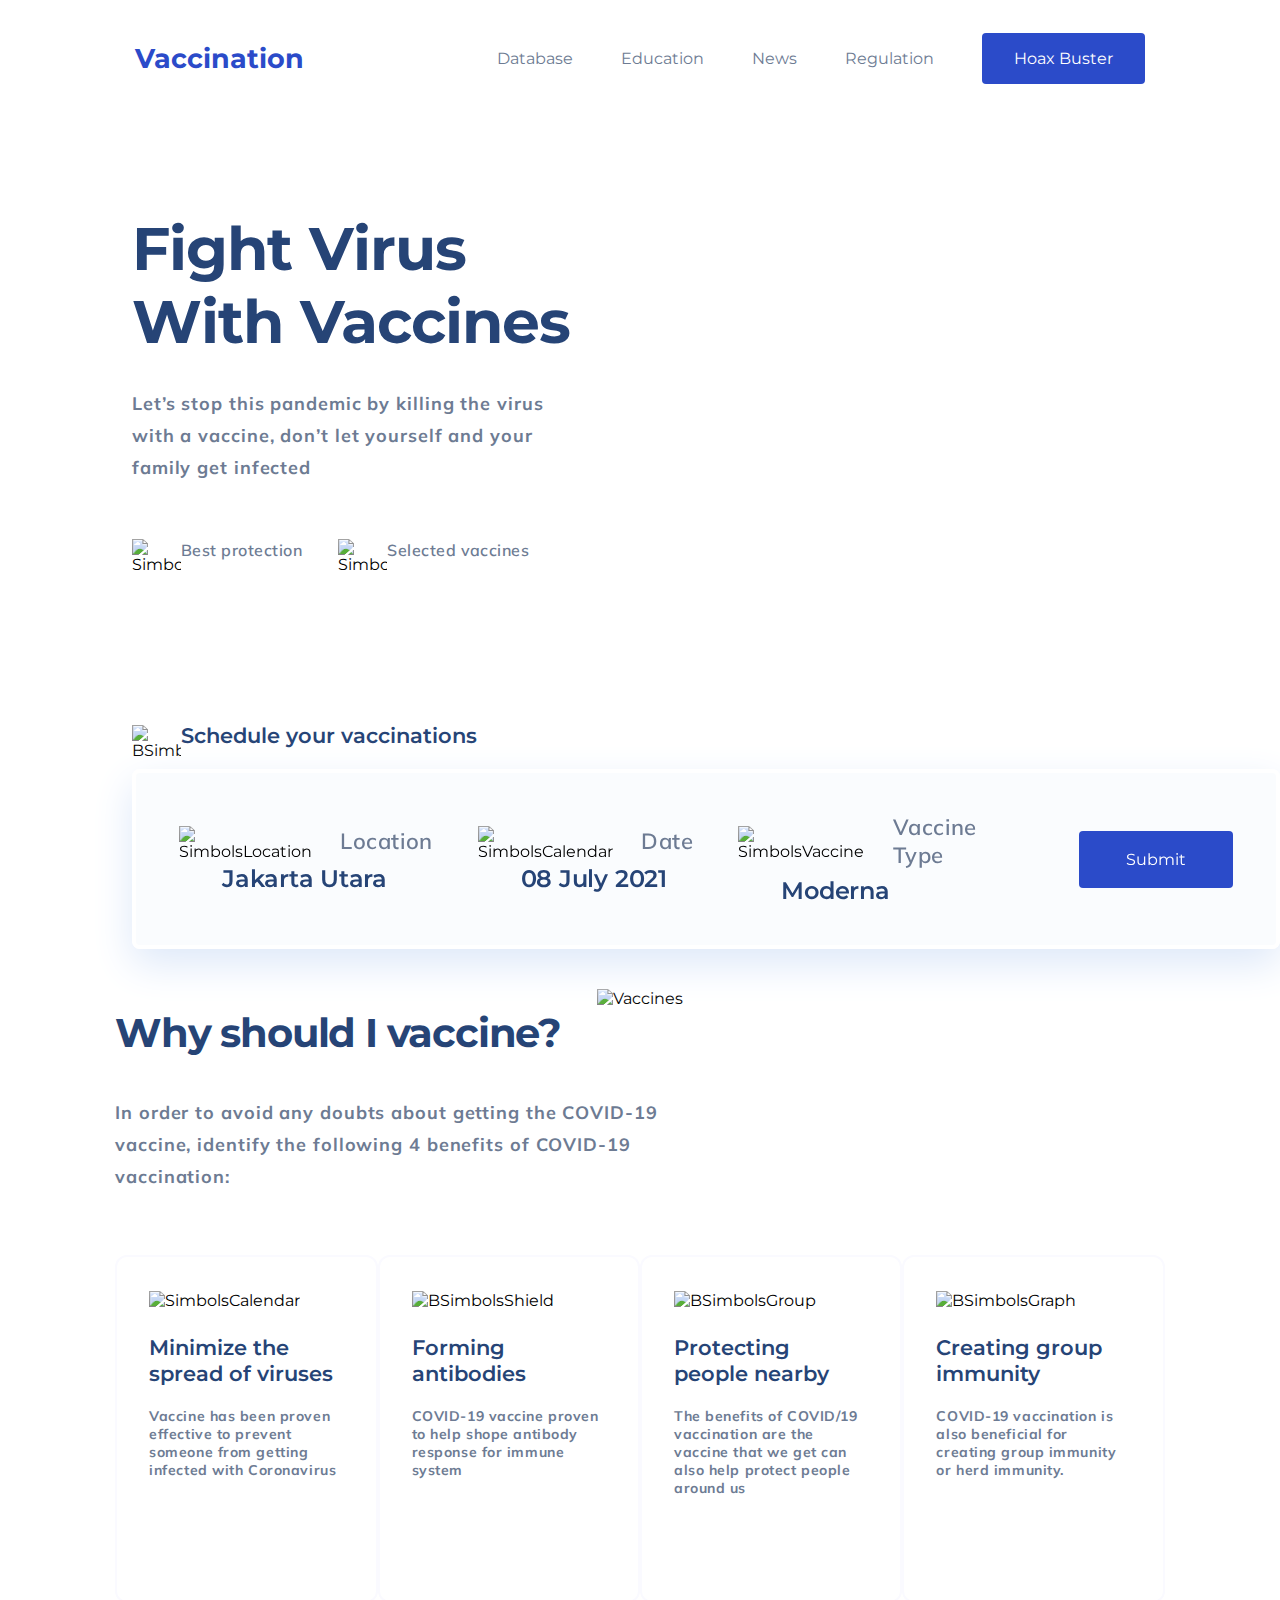
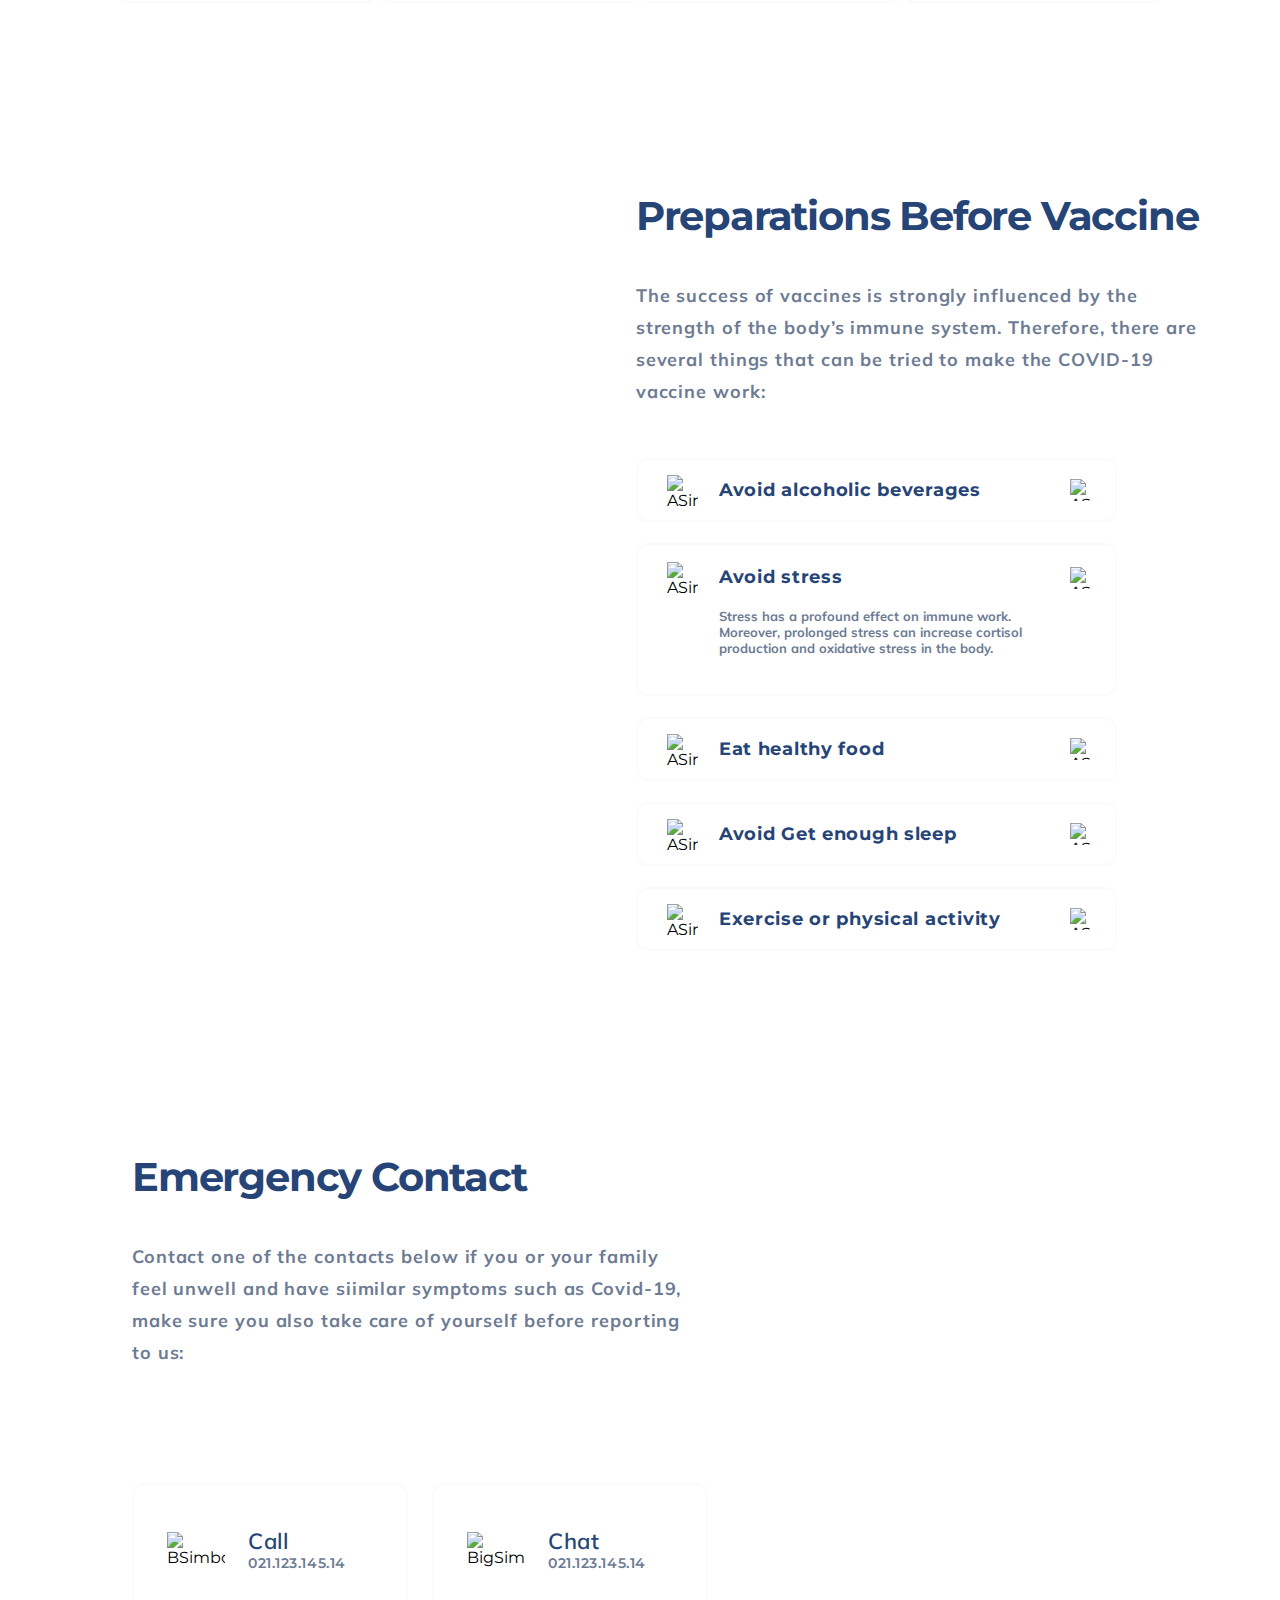
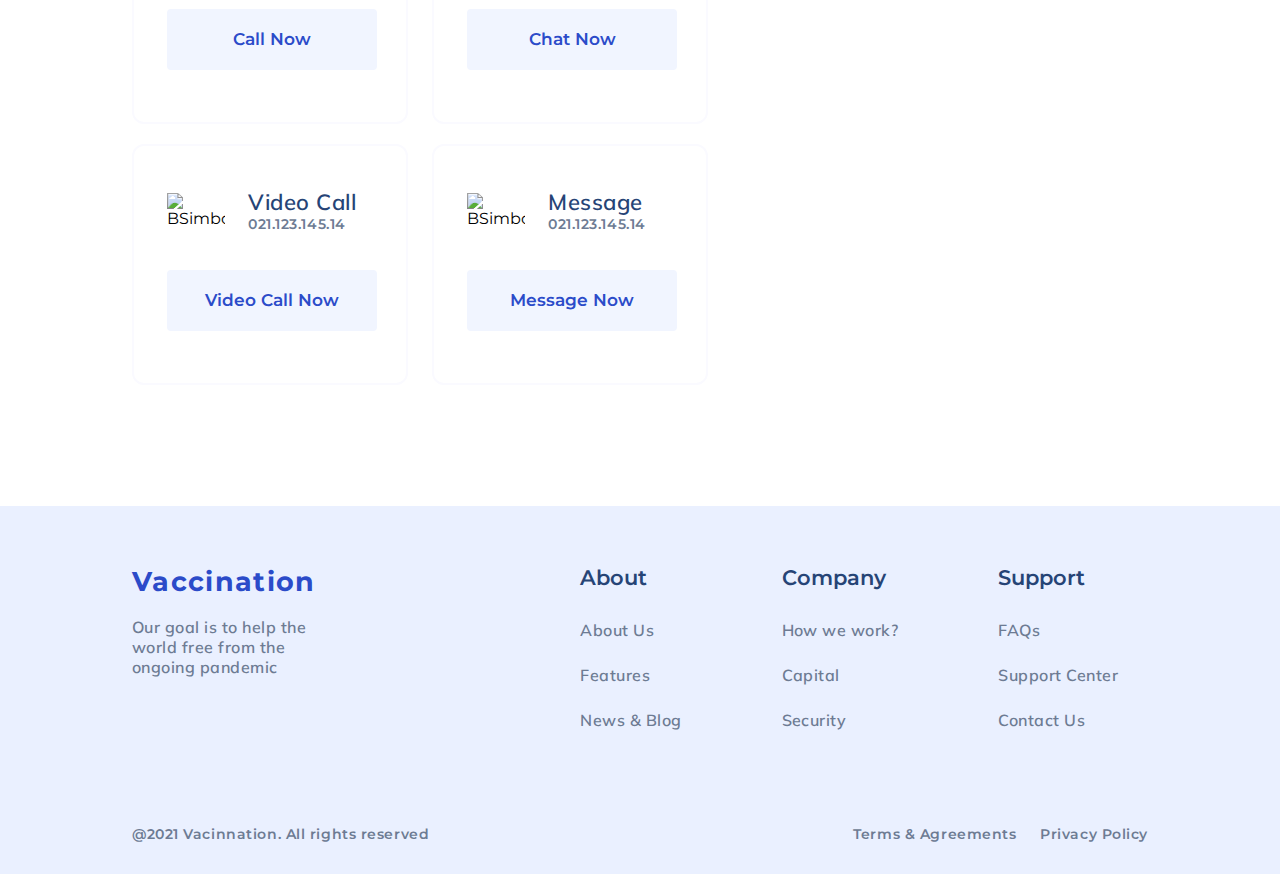
==== index.html @ e270044b "Rename practica-3/html/index.html to index.html" ====
<!DOCTYPE html>
<html lang="en">
<head>
    <meta charset="UTF-8">
    <meta http-equiv="X-UA-Compatible" content="IE=edge">
    <meta name="viewport" content="width=device-width, initial-scale=1.0">
    <link rel="preconnect" href="https://fonts.googleapis.com">
    <link rel="preconnect" href="https://fonts.gstatic.com" crossorigin>
    <link href="https://fonts.googleapis.com/css2?family=Montserrat:wght@600;700&family=Mulish:wght@600;700&display=swap" rel="stylesheet">
    <link rel="stylesheet" href="../css/stylesesuwu.css">
    <title>Vaccinate</title>
</head>
<body>
    <header>
        <nav>
            <div class="logo">Vaccination</div>
            <ul class="navlist">
                <li><a href="">Database</a></li>
                <li><a href="">Education</a></li>
                <li><a href="">News</a></li>
                <li><a href="">Regulation</a></li>
                <li><a href="" class="button">Hoax Buster</a></li>
            </ul>
        </nav>
    </header>
    <main>
        <!--row1 - padre1-->
        <div class="padre1">
            <div class="padre1-hijo1">
                <H1>Fight Virus
                    <br>
                    With Vaccines
                </H1>
                <p>Let’s stop this pandemic by killing the virus
                    <br>
                    with a vaccine, don’t let yourself and your
                    <br>
                    family get infected
                </p>
                <div class="container mt">
                    <div class="elements-container">
                        <img src="../img/SimbolsShield.png" alt="SimbolsShield" width="49px" class="icons">
                        <p class="element">
                            Best protection
                        </p>
                    </div>
                    <div class="elements-container">
                        <img src="../img/SimbolsStar.png" alt="SimbolsStar" width="49px" class="icons">
                        <p class="element">
                            Selected vaccines
                        </p>
                    </div>
                </div>
            </div>
            <!-- imagensota uwu -->
            <div class="padre1-hijo2">
            </div>
            <!-- Absoluto OWO-->
            <div class="padre1-hijo3">
                <div class="absoluto1">
                    <img src="../img/BSimbolsClock.png" alt="BSimbolsClock" class="icons" width="49px">
                    <h3>Schedule your vaccinations</h3>
                </div>
                <div class="absoluto2">
                    <div>
                        <div class="elements-absoluto">
                            <img src="../img/SimbolsLocation.png" alt="SimbolsLocation" height="31px">
                            <h5>Location</h5>
                        </div>
                        <p class="subtitles3m">
                            Jakarta Utara
                        </p>
                    </div>
                    <div>
                        <div class="elements-absoluto">
                            <img src="../img/SimbolsCalendar.png" alt="SimbolsCalendar" height="31px">
                            <h5>Date</h5>
                        </div>
                        <p class="subtitles3m">
                            08 July 2021
                        </p>
                    </div>
                    <div>
                        <div class="elements-absoluto">
                            <img src="../img/SimbolsVaccine.png" alt="SimbolsVaccine" height="31px">
                            <h5>Vaccine Type</h5>
                        </div>
                        <p class="subtitles3m">
                            Moderna
                        </p>
                    </div>
                    <div><a href=""class="button submit">Submit</a></div>
                </div>
            </div>
        </div>
        <!--row 2 - Vaccines-->
        <section>
            <div class="vaccines">
                <img src="../img/Vaccines.png" alt="Vaccines" width="1176px">
            </div>
        </section>
        <!--row 3 - padre2-->
        <section class="padre2 section">
            <div>
                <h2>Why should I vaccine?</h2>
                <p>In order to avoid any doubts about getting the COVID-19
                <br>
                vaccine, identify the following 4 benefits of COVID-19
                <br>
                vaccination:</p>
            </div>
            <div class="card-container">
                <div class="card">
                    <img src="../img/SimbolsCalendar.png" alt="SimbolsCalendar" width="58px">
                    <h3>
                        Minimize the
                        <br>
                        spread of viruses
                    </h3>
                    <p class="paragraph2">
                        Vaccine has been proven
                        effective to prevent someone
                        from getting infected with
                        Coronavirus
                    </p>
                </div>
                <div class="card">
                    <img src="../img/BSimbolsShield.png" alt="BSimbolsShield" width="58px"">
                    <h3>
                        Forming
                        <br>
                        antibodies
                    </h3>
                    <p class="paragraph2">
                        COVID-19 vaccine proven to
                        help shope antibody
                        response for immune system
                    </p>
                </div>
                <div class="card">
                    <img src="../img/BSimbolsGroup.png" alt="BSimbolsGroup" width="58px"">
                    <h3>
                        Protecting
                        <br>
                        people nearby
                    </h3>
                    <p class="paragraph2">
                        The benefits of COVID/19
                        vaccination are the vaccine
                        that we get can also help
                        protect people around us
                    </p>
                </div>
                <div class="card">
                    <img src="../img/BSimbolsGraph.png" alt="BSimbolsGraph" width="58px"">
                    <h3>
                        Creating group
                        <br>
                        immunity
                    </h3>
                    <p class="paragraph2">
                        COVID-19 vaccination is also
                        beneficial for creating group
                        immunity or herd immunity.
                    </p>
                </div>
            </div>
        </section>
        <section class="padre3">
            <div class="padre3-hijo1">
            </div>
            <div class="padre3-hijo2">
                <h2>Preparations Before Vaccine</h2>
                <p>The success of vaccines is strongly influenced by the
                    <br>
                    strength of the body’s immune system. Therefore, there are
                    <br>
                    several things that can be tried to make the COVID-19
                    <br>
                    vaccine work:
                </p>
                <div class="card--longtype">
                    <div>
                        <img src="../img/ASimbolsShieldX.png" alt="ASimbolsShieldX" width="31px" height="31px">
                        <h4>Avoid alcoholic beverages</h4>
                    </div>
                    <img src="../img/ASimbolsDown.png" alt="ASimbolsDown" width="22px" height="22px">
                </div>
                <div class="card--longtype2">
                    <div>
                        <div>
                            <img src="../img/ASimbolsX.png" alt="ASimbolsX" width="31px" height="31px">
                            <h4>Avoid stress</h4>
                        </div>
                        <img src="../img/ASimbolsUp.png" alt="ASimbolsUp" width="22px" height="22px">
                    </div>
                    <div class="paragraph-longtype">
                        Stress has a profound effect on immune work.
                        Moreover, prolonged stress can increase cortisol
                        production and oxidative stress in the body.
                    </div>
                </div>
                <div class="card--longtype">
                    <div>
                        <img src="../img/ASimbolsGraph.png" alt="ASimbolsGraph" width="31px" height="31px">
                        <h4>Eat healthy food</h4>
                    </div>
                    <img src="../img/ASimbolsDown.png" alt="ASimbolsDown" width="22px" height="22px">
                </div>
                <div class="card--longtype">
                    <div>
                        <img src="../img/ASimbolsCheck.png" alt="ASimbolsCheck" width="31px" height="31px">
                        <h4>Avoid Get enough sleep</h4>
                    </div>
                    <img src="../img/ASimbolsDown.png" alt="ASimbolsDown" width="22px" height="22px">
                </div>
                <div class="card--longtype">
                    <div>
                        <img src="../img/ASimbolsHeart.png" alt="ASimbolsHeart" width="31px" height="31px">
                        <h4>Exercise or physical activity</h4>
                    </div>
                    <img src="../img/ASimbolsDown.png" alt="ASimbolsDown" width="22px" height="22px">
                </div>
            </div>
        </section>
        <section class="padre4">
            <div class="padre4-hijo1">
                <h2>Emergency Contact</h2>
                <p>Contact one of the contacts below if you or your family feel
                    unwell and have siimilar symptoms such as Covid-19, make
                    sure you also take care of yourself before reporting to us:
                </p>
                <div class="padre4-cardcontainer">
                    <div>
                        <div class="card--squaretype">
                            <div class="square-hijo1">
                                <img src="../img/BSimbolsPhone.png" alt="BSimbolsPhone" width="58px">
                                <div>
                                    <h5>Call</h5>
                                    <p class="codnum">021.123.145.14</p>
                                </div>
                            </div>
                            <button>Call Now</button>
                        </div>
                        <div class="card--squaretype">
                            <div class="square-hijo1">
                                <img src="../img/BigSimbolsVideo.png" alt="BSimbolsVideo" width="58px">
                                <div>
                                    <h5>Video Call</h5>
                                    <p class="codnum">021.123.145.14</p>
                                </div>
                            </div>
                            <button>Video Call Now</button>
                        </div>
                    </div>
                    <div>
                        <div class="card--squaretype">
                            <div class="square-hijo1">
                                <img src="../img/BigSimbolsMessage.png" alt="BigSimbolsMessage" width="58px">
                                <div>
                                    <h5>Chat</h5>
                                    <p class="codnum">021.123.145.14</p>
                                </div>
                            </div>
                            <button>Chat Now</button>
                        </div>
                        <div class="card--squaretype">
                            <div class="square-hijo1">
                                <img src="../img/BSimbolsLetter.png" alt="BSimbolsLetter" width="58px">
                                <div>
                                    <h5>Message</h5>
                                    <p class="codnum">021.123.145.14</p>
                                </div>
                            </div>
                            <button>Message Now</button>
                        </div>
                    </div>
                </div>
            </div>
            <div class="padre4-hijo2">
            </div>
        </section>
    </main>
    <footer>
        <div class="footer-hijo1">
            <div>
                <p class="logo">Vaccination</p>
                <br>
                <p class="element">
                    Our goal is to help the
                    <br>
                    world free from the
                    <br>
                    ongoing pandemic
                </p>
            </div>
            <div class="footer-list-container">
                <div>
                    <h3>About</h3>
                    <ul class="footer-list">
                        <li class="element"><a href="#">About Us</a></li>
                        <li class="element"><a href="#">Features</a></li>
                        <li class="element"><a href="#">News & Blog</a></li>
                    </ul>
                </div>
                <div>
                    <h3>Company</h3>
                    <ul class="footer-list">
                        <li class="element"><a href="#">How we work?</a></li>
                        <li class="element"><a href="#">Capital</a></li>
                        <li class="element"><a href="#">Security</a></li>
                    </ul>
                </div>
                <div>
                    <h3>Support</h3>
                    <ul class="footer-list">
                        <li class="element"><a href="#">FAQs</a></li>
                        <li class="element"><a href="#">Support Center</a></li>
                        <li class="element"><a href="#">Contact Us</a></li>
                    </ul>
                </div>
            </div>
        </div>
        <div class="footer-hijo2">
            <p class="codnum">@2021 Vacinnation. All rights reserved</p>
            <p class="codnum"><a href="">Terms & Agreements</a> &emsp; <a href="">Privacy Policy</a></p>
        </div>
    </footer>
</body>
</html>
---- css/stylesesuwu.css ----
:root  {
    --mon: 'Montserrat', sans-serif;
    --mul:  'Mulish', sans-serif;
    --gray: #6D7B93;
    --blue: #2B4BC9;
    --purple: #264476;
    
}

* {
    margin: 0;
    padding: 0;
}

body {
    font-family: var(--mon);
    background-image: url(../img/Background.png);
    background-size: cover;
    background-repeat: repeat-y;
    background-position: center;
}

a {
    text-decoration: none;
    color: var(--gray);
}

nav {
    display: flex;
    justify-content: space-between;
    align-items: center;
    padding: 42px 135px;
    gap: 24px;
}

button {
    display: flex;
    justify-content: center;
    align-items: center;
    padding: 16px 32px;
    width: 210px;
    height: 61px;
    background: #F1F5FF;
    border-radius: 4px;
    flex-direction: row;
    border: none;
    /*text*/font-family: var(--mon);
    font-style: normal;
    font-weight: 600;
    font-size: 17px;
    line-height: 21px;
    text-align: center;
    color: var(--blue);
    cursor: pointer;
    -webkit-transition: 200ms ease-in-out;
    -moz-transition: 200ms ease-in-out;
    -ms-transition: 200ms ease-in-out;
    -o-transition: 200ms ease-in-out;
    transition: 200ms ease-in-out;
}

button:hover {
    color: white;
    background: var(--blue);
box-shadow: 0px 4px 11px rgba(40, 72, 198, 0.39);
}

h1 {
    font-family: var(--mon);
    font-style: normal;
    font-weight: 700;
    font-size: 60px;
    line-height: 73px;
    letter-spacing: -0.015em;
    color: var(--purple);
    margin-bottom: 30px;
}

h2 {
    font-family: var(--mon);
    font-style: normal;
    font-weight: 700;
    font-size: 40px;
    line-height: 49px;
    letter-spacing: -0.03em;
    color: var(--purple);
    padding-bottom: 40px;
}

h3 {
    font-family: var(--mon);
    font-style: normal;
    font-weight: 600;
    font-size: 21px;
    line-height: 26px;
    color: var(--purple);
}

h4 {
    font-family: var(--purple);
    font-style: normal;
    font-weight: 700;
    font-size: 18px;
    line-height: 23px;
    letter-spacing: 0.04em;
    color: var(--purple);
}

h5 {
    font-family: var(--mul);
    font-style: normal;
    font-weight: 600;
    font-size: 22px;
    line-height: 28px;
    letter-spacing: 0.025em;
    color: var(--gray);
}

p {
    font-family: var(--mul);
    font-style: normal;
    font-weight: 700;
    font-size: 18px;
    line-height: 32px;
    letter-spacing: 0.05em;
    color: var(--gray);
}

footer {
    margin-top: 8px;
    height: 368px;
    background: rgba(172, 197, 255, 0.25);
}

.section {
    margin: 0 9%;
}

.subtitles3m {
    font-family: 'Montserrat';
    font-style: normal;
    font-weight: 600;
    font-size: 24px;
    line-height: 29px;
    letter-spacing: -0.01em;
    color: var(--purple);
    padding-left: 43px;
    padding-top: 7px;
}

.paragraph2 {
    font-family: var(--mul);
    font-style: normal;
    font-weight: 700;
    font-size: 14px;
    line-height: 18px;
    letter-spacing: 0.04em;
    color: var(--gray);
}

.codnum {
    font-family: var(--mon);
    font-weight: 600;
    font-size: 14px;
    line-height: 17px;
    letter-spacing: 0.04em;
    color: var(--gray);
    font-style: normal;
}

.padre1 {
    display: flex;
    height: 856px;
    width: 100%;
    position: relative;
    margin: 8px 0;
}

.padre1-hijo1 {
    width: 50%;
    padding: 87px 0 0 132px;
    box-sizing: border-box;
}

.padre1-hijo2 {
    width: 50%;
    box-sizing: border-box;
    background-image: url(../img/vaccination.jpg);
    background-repeat: no-repeat;
    background-position: center;
    background-size: cover;
}

.padre1-hijo3 {
    position: absolute;
    left: 132px;
    bottom: 32px;
}

.padre2 {
    height: 690px;
}

.padre3 {
    display: flex;
    height: 858px;
    width: 100%;
    position: relative;
    margin: 8px 0;
}

.padre3-hijo1 {
    width: 43.89%;
    box-sizing: border-box;
    background-image: url(../img/facemask.jpg);
    background-repeat: no-repeat;
    background-position: center;
    background-size: cover;
}

.padre3-hijo2 {
    padding: 0 74px;
}

.padre3-hijo2 h2 {
    margin-top: 85px;
}

.padre3-hijo2 p {
    margin-bottom: 50px;
}

.padre4 {
    box-sizing: border-box;
    display: flex;
    align-items: stretch;
    width: 1440px;
    height: 1126px;
    padding: 180px 0 144px 0;
    
}

.padre4-hijo1 {
    box-sizing: border-box;
    width: 56.527%;
    height: 100%;
    padding: 0 121px 0 132px;
}

.padre4-cardcontainer {
    margin-top: 114px;
    display: flex;
    gap: 24px;
}

.padre4-hijo2 {
    width: 43.473%;
    height: 802px;
    box-sizing: border-box;
    background-image: url(../img/Smartphone.webp);
    background-repeat: no-repeat;
    background-position: center;
    background-size: cover;
}

.absoluto1 {
    display: flex;
    align-items: center;
}

.absoluto2 {
    margin-top: 20px;
    background: rgba(250, 252, 254, 0.93);
    border: 4px solid #FFFFFF;
    box-shadow: 0px 15px 40px #DDE8F9;
    -webkit-backdrop-filter: blur(5.5px);
    backdrop-filter: blur(5.5px);
    border-radius: 8px;
    display: flex;
    align-items: center;
    padding: 40px 43px;
    gap: 45px;
}

.logo {
    font-family: var(--mon);
    font-style: normal;
    font-weight: 700;
    font-size: 27px;
    line-height: 33px;
    color: var(--blue);
}

.navlist {
    display: flex;
    flex-direction: row;
    justify-content: center;
    align-items: center;
    padding: 0px;
    gap: 48px;
    list-style: none;
}

.container {
    display: flex;
    gap: 36px;
}

.mt {
    margin-top: 55px;
}

.elements-container {
    display: flex;
    align-items: center;
}

.element {
    font-family: var(--mul);
    font-style: normal;
    font-weight: 600;
    font-size: 16px;
    line-height: 20px;
    letter-spacing: 0.03em;
    color: var(--gray);
}

.elements-absoluto {
    display: flex;
    align-items: center;
    gap: 13px;
}

.icons {
    margin-bottom: -12.5px;
}

.submit {
    padding: 19px 47px !important;
}

.vaccines {
    text-align: center;
}

.footer-list-container {
    display: flex;
    gap: 100px;
    list-style: none;
}

.footer-list-container h3 {
    padding-bottom: 29px;
}

.footer-list {
    display: flex;
    flex-direction: column;
    padding: 0px;
    gap: 25px;
    list-style: none;
}

.footer-hijo1 {
    box-sizing: border-box;
    display: flex;
    justify-content: space-between;
    padding: 59px 162px 0px 132px;
}

.footer-hijo2 {
    display: flex;
    padding: 0 132px;
    justify-content: space-between;
    margin-top: 96px;
}

/*----------------botones----------------*/
.button {
    background-color: var(--blue);
    color: white;
    padding: 16px 32px;
    -webkit-border-radius: 4px;
    -moz-border-radius: 4px;
    -ms-border-radius: 4px;
    -o-border-radius: 4px;
    border-radius: 4px;
}

.button a{
    color: white;
}
/*-----------card---------------------*/

.card {
    box-sizing: border-box;
    width: 276px;
    height: 348px;
    background: #FFFFFF;
    border: 2px solid #FAFAFF;
    border-radius: 12px;
    padding: 34px 32px;
    -webkit-transition:200ms ease-in-out;
    -moz-transition:200ms ease-in-out;
    -ms-transition:200ms ease-in-out;
    -o-transition:200ms ease-in-out;
    transition:200ms ease-in-out;
}

.card--longtype {
    box-sizing: border-box;
    width: 481px;
    height: 64px;
    display: flex;
    justify-content: space-between;
    align-items: center;
    margin-bottom: 21px;
    padding: 0 23px 0 29px;
    background: #FFFFFF;
    border: 2px solid #FAFAFF;
    border-radius: 12px;
    -webkit-transition:200ms ease-in-out;
    -moz-transition:200ms ease-in-out;
    -ms-transition:200ms ease-in-out;
    -o-transition:200ms ease-in-out;
    transition:200ms ease-in-out;
}

.card--longtype div {
    display: flex;
    gap: 21px;
    align-items: center;
}

.card--longtype2 {
    box-sizing: border-box;
    width: 481px;
    margin-bottom: 21px;
    padding: 17px 23px 17px 29px;
    background: #FFFFFF;
    border: 2px solid #FAFAFF;
    border-radius: 12px;
    -webkit-transition:200ms ease-in-out;
    -moz-transition:200ms ease-in-out;
    -ms-transition:200ms ease-in-out;
    -o-transition:200ms ease-in-out;
    transition:200ms ease-in-out;
}

.card--longtype2 div {
    display: flex;
    gap: 21px;
    align-items: center;
    justify-content: space-between;
}

.card--squaretype {
    display: flex;
    flex-direction: column;
    box-sizing: border-box;
    width: 276px;
    height: 241px;
    margin-bottom: 20px;
    padding: 42px 32px 42px 33px;
    gap: 37px;
    background: #FFFFFF;
    border: 2px solid #FAFAFF;
    border-radius: 12px;
    -webkit-transition:200ms ease-in-out;
    -moz-transition:200ms ease-in-out;
    -ms-transition:200ms ease-in-out;
    -o-transition:200ms ease-in-out;
    transition:200ms ease-in-out;
    
}

.card--squaretype h5 {
    color: var(--purple);
}

.square-hijo1 {
    display: flex;
    align-items: center;
    gap: 23px;
}

.card:hover, .card--longtype:hover, .card--longtype2:hover, .card--squaretype:hover {
    background: radial-gradient(63.27% 50% at 49.82% 50%, #E7EEFF 0%, #F0F4FF 0.01%, #FBFCFE 100%);
    box-shadow: 0px 15px 40px #E7EEFF;
    border-radius: 12px;
}

.card img {
    padding-bottom: 25px;
}

.card h3 {
    padding-bottom: 20px;
}

.card-container {
    display: flex;
    justify-content: space-between;
    margin-top: 62px;
}

.paragraph-longtype {
    font-family: var(--mul);
    font-weight: 700;
    font-size: 13px;
    line-height: 16px;
    color: var(--gray);
    font-style: normal;
    padding: 15px 40px 21px 52px;
}
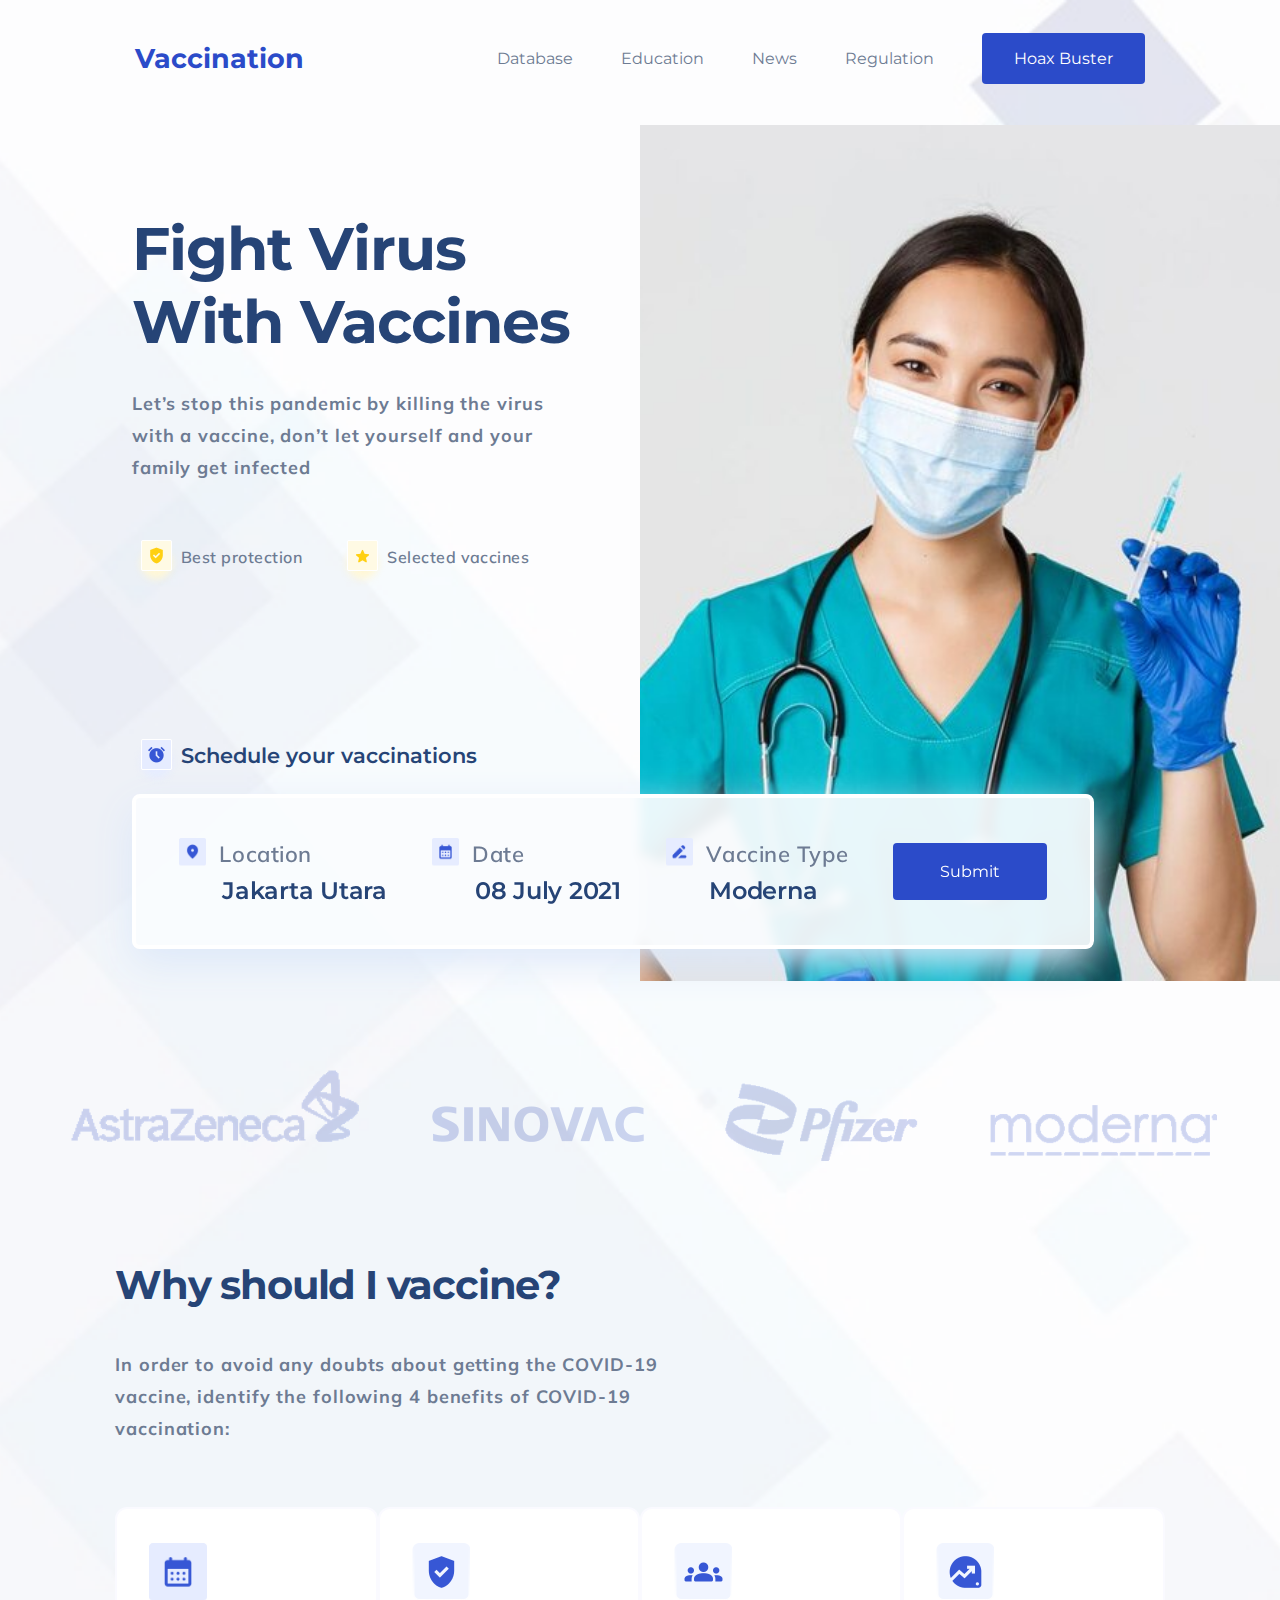
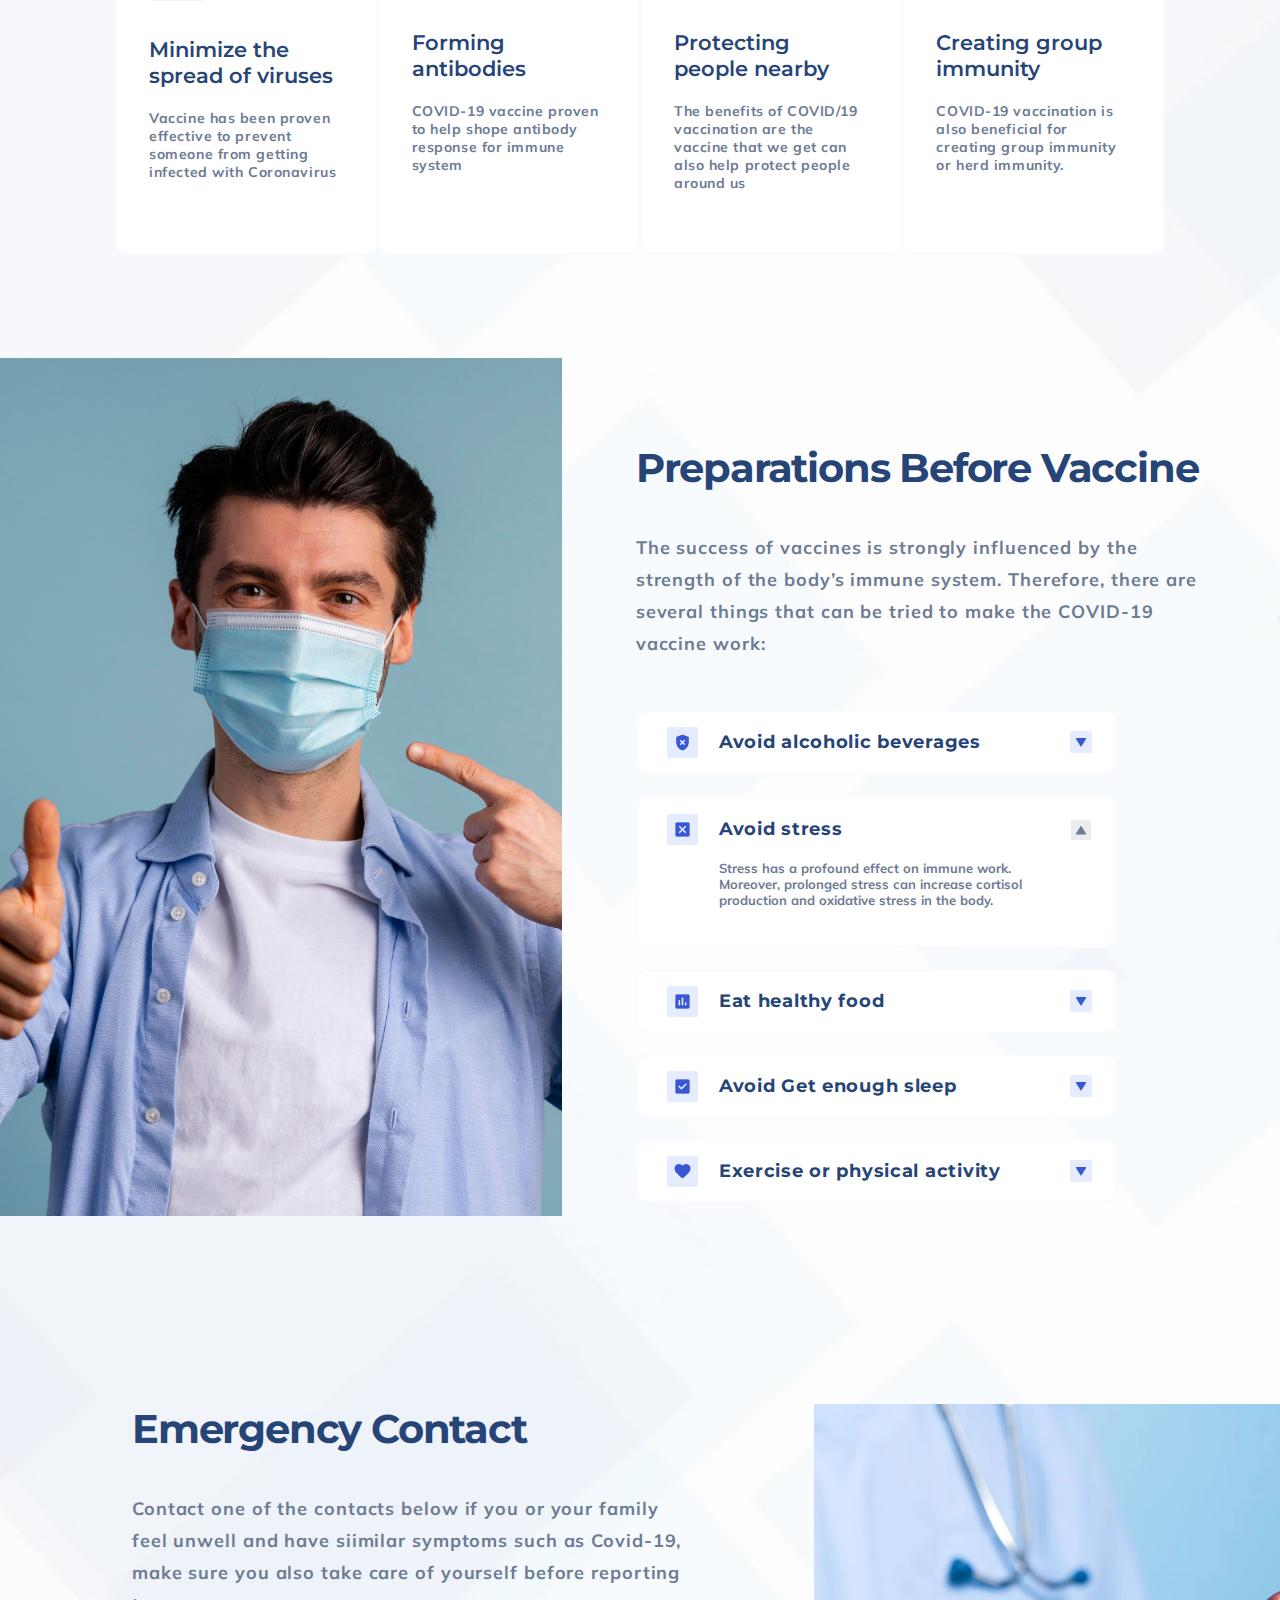
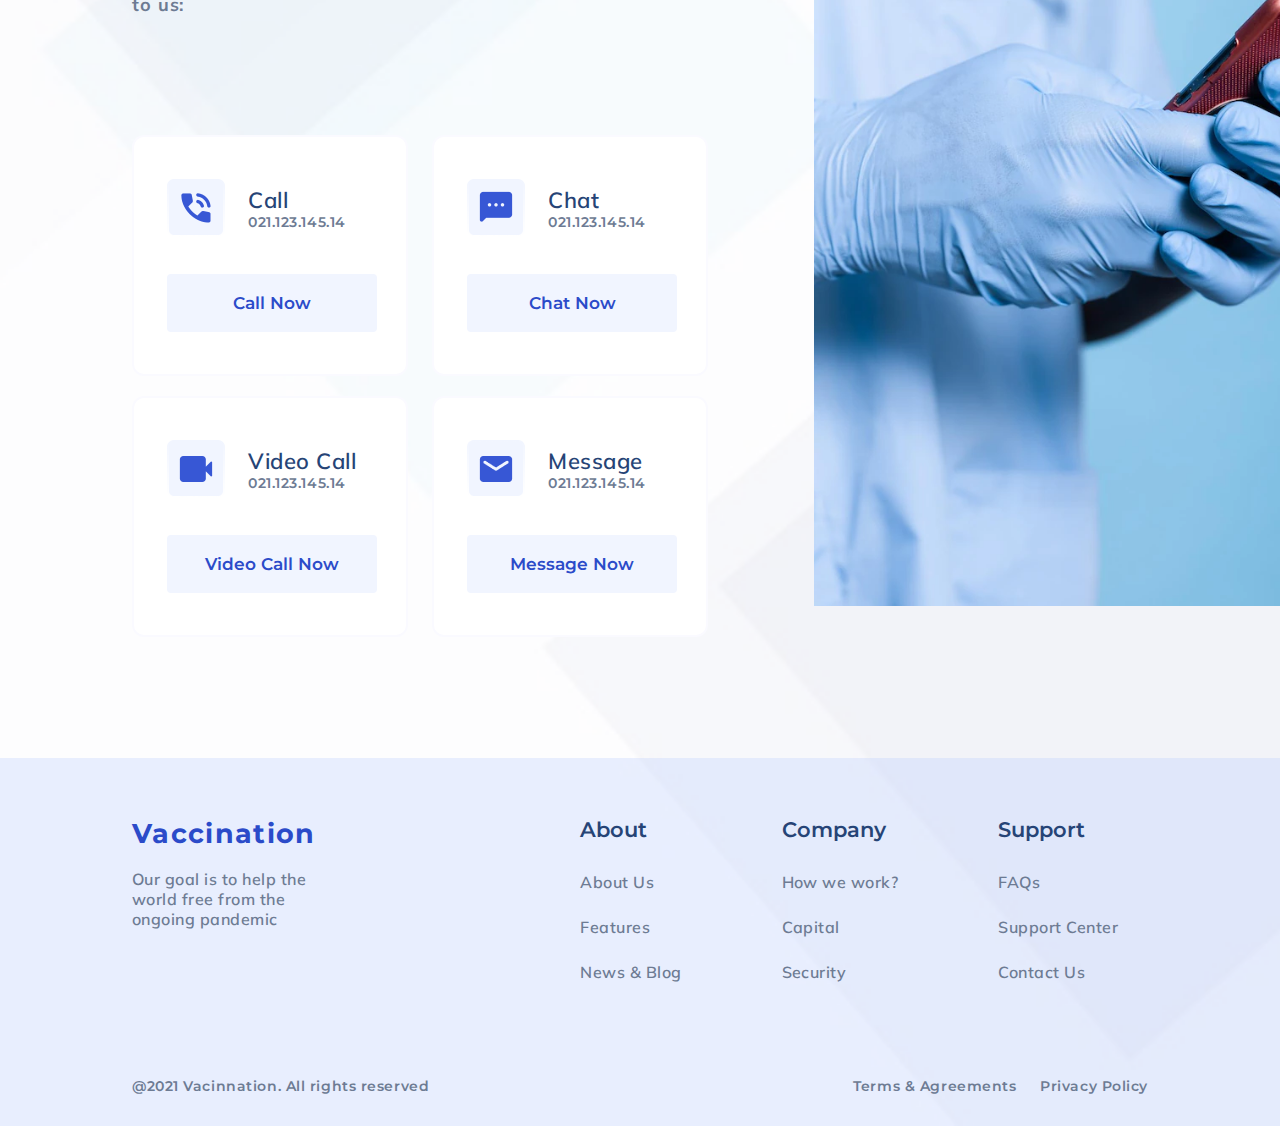
==== commit 61c2231f: "Update index.html" ====
--- a/index.html
+++ b/index.html
@@ -7,7 +7,7 @@
     <link rel="preconnect" href="https://fonts.googleapis.com">
     <link rel="preconnect" href="https://fonts.gstatic.com" crossorigin>
     <link href="https://fonts.googleapis.com/css2?family=Montserrat:wght@600;700&family=Mulish:wght@600;700&display=swap" rel="stylesheet">
-    <link rel="stylesheet" href="../css/stylesesuwu.css">
+    <link rel="stylesheet" href="css/stylesesuwu.css">
     <title>Vaccinate</title>
 </head>
 <body>
@@ -39,13 +39,13 @@
                 </p>
                 <div class="container mt">
                     <div class="elements-container">
-                        <img src="../img/SimbolsShield.png" alt="SimbolsShield" width="49px" class="icons">
+                        <img src="img/SimbolsShield.png" alt="SimbolsShield" width="49px" class="icons">
                         <p class="element">
                             Best protection
                         </p>
                     </div>
                     <div class="elements-container">
-                        <img src="../img/SimbolsStar.png" alt="SimbolsStar" width="49px" class="icons">
+                        <img src="img/SimbolsStar.png" alt="SimbolsStar" width="49px" class="icons">
                         <p class="element">
                             Selected vaccines
                         </p>
@@ -58,13 +58,13 @@
             <!-- Absoluto OWO-->
             <div class="padre1-hijo3">
                 <div class="absoluto1">
-                    <img src="../img/BSimbolsClock.png" alt="BSimbolsClock" class="icons" width="49px">
+                    <img src="img/BSimbolsClock.png" alt="BSimbolsClock" class="icons" width="49px">
                     <h3>Schedule your vaccinations</h3>
                 </div>
                 <div class="absoluto2">
                     <div>
                         <div class="elements-absoluto">
-                            <img src="../img/SimbolsLocation.png" alt="SimbolsLocation" height="31px">
+                            <img src="img/SimbolsLocation.png" alt="SimbolsLocation" height="31px">
                             <h5>Location</h5>
                         </div>
                         <p class="subtitles3m">
@@ -73,7 +73,7 @@
                     </div>
                     <div>
                         <div class="elements-absoluto">
-                            <img src="../img/SimbolsCalendar.png" alt="SimbolsCalendar" height="31px">
+                            <img src="img/SimbolsCalendar.png" alt="SimbolsCalendar" height="31px">
                             <h5>Date</h5>
                         </div>
                         <p class="subtitles3m">
@@ -82,7 +82,7 @@
                     </div>
                     <div>
                         <div class="elements-absoluto">
-                            <img src="../img/SimbolsVaccine.png" alt="SimbolsVaccine" height="31px">
+                            <img src="img/SimbolsVaccine.png" alt="SimbolsVaccine" height="31px">
                             <h5>Vaccine Type</h5>
                         </div>
                         <p class="subtitles3m">
@@ -96,7 +96,7 @@
         <!--row 2 - Vaccines-->
         <section>
             <div class="vaccines">
-                <img src="../img/Vaccines.png" alt="Vaccines" width="1176px">
+                <img src="img/Vaccines.png" alt="Vaccines" width="1176px">
             </div>
         </section>
         <!--row 3 - padre2-->
@@ -111,7 +111,7 @@
             </div>
             <div class="card-container">
                 <div class="card">
-                    <img src="../img/SimbolsCalendar.png" alt="SimbolsCalendar" width="58px">
+                    <img src="img/SimbolsCalendar.png" alt="SimbolsCalendar" width="58px">
                     <h3>
                         Minimize the
                         <br>
@@ -125,7 +125,7 @@
                     </p>
                 </div>
                 <div class="card">
-                    <img src="../img/BSimbolsShield.png" alt="BSimbolsShield" width="58px"">
+                    <img src="img/BSimbolsShield.png" alt="BSimbolsShield" width="58px"">
                     <h3>
                         Forming
                         <br>
@@ -138,7 +138,7 @@
                     </p>
                 </div>
                 <div class="card">
-                    <img src="../img/BSimbolsGroup.png" alt="BSimbolsGroup" width="58px"">
+                    <img src="img/BSimbolsGroup.png" alt="BSimbolsGroup" width="58px"">
                     <h3>
                         Protecting
                         <br>
@@ -152,7 +152,7 @@
                     </p>
                 </div>
                 <div class="card">
-                    <img src="../img/BSimbolsGraph.png" alt="BSimbolsGraph" width="58px"">
+                    <img src="img/BSimbolsGraph.png" alt="BSimbolsGraph" width="58px"">
                     <h3>
                         Creating group
                         <br>
@@ -181,18 +181,18 @@
                 </p>
                 <div class="card--longtype">
                     <div>
-                        <img src="../img/ASimbolsShieldX.png" alt="ASimbolsShieldX" width="31px" height="31px">
+                        <img src="img/ASimbolsShieldX.png" alt="ASimbolsShieldX" width="31px" height="31px">
                         <h4>Avoid alcoholic beverages</h4>
                     </div>
-                    <img src="../img/ASimbolsDown.png" alt="ASimbolsDown" width="22px" height="22px">
+                    <img src="img/ASimbolsDown.png" alt="ASimbolsDown" width="22px" height="22px">
                 </div>
                 <div class="card--longtype2">
                     <div>
                         <div>
-                            <img src="../img/ASimbolsX.png" alt="ASimbolsX" width="31px" height="31px">
+                            <img src="img/ASimbolsX.png" alt="ASimbolsX" width="31px" height="31px">
                             <h4>Avoid stress</h4>
                         </div>
-                        <img src="../img/ASimbolsUp.png" alt="ASimbolsUp" width="22px" height="22px">
+                        <img src="img/ASimbolsUp.png" alt="ASimbolsUp" width="22px" height="22px">
                     </div>
                     <div class="paragraph-longtype">
                         Stress has a profound effect on immune work.
@@ -202,24 +202,24 @@
                 </div>
                 <div class="card--longtype">
                     <div>
-                        <img src="../img/ASimbolsGraph.png" alt="ASimbolsGraph" width="31px" height="31px">
+                        <img src="img/ASimbolsGraph.png" alt="ASimbolsGraph" width="31px" height="31px">
                         <h4>Eat healthy food</h4>
                     </div>
-                    <img src="../img/ASimbolsDown.png" alt="ASimbolsDown" width="22px" height="22px">
+                    <img src="img/ASimbolsDown.png" alt="ASimbolsDown" width="22px" height="22px">
                 </div>
                 <div class="card--longtype">
                     <div>
-                        <img src="../img/ASimbolsCheck.png" alt="ASimbolsCheck" width="31px" height="31px">
+                        <img src="img/ASimbolsCheck.png" alt="ASimbolsCheck" width="31px" height="31px">
                         <h4>Avoid Get enough sleep</h4>
                     </div>
-                    <img src="../img/ASimbolsDown.png" alt="ASimbolsDown" width="22px" height="22px">
+                    <img src="img/ASimbolsDown.png" alt="ASimbolsDown" width="22px" height="22px">
                 </div>
                 <div class="card--longtype">
                     <div>
-                        <img src="../img/ASimbolsHeart.png" alt="ASimbolsHeart" width="31px" height="31px">
+                        <img src="img/ASimbolsHeart.png" alt="ASimbolsHeart" width="31px" height="31px">
                         <h4>Exercise or physical activity</h4>
                     </div>
-                    <img src="../img/ASimbolsDown.png" alt="ASimbolsDown" width="22px" height="22px">
+                    <img src="img/ASimbolsDown.png" alt="ASimbolsDown" width="22px" height="22px">
                 </div>
             </div>
         </section>
@@ -234,7 +234,7 @@
                     <div>
                         <div class="card--squaretype">
                             <div class="square-hijo1">
-                                <img src="../img/BSimbolsPhone.png" alt="BSimbolsPhone" width="58px">
+                                <img src="img/BSimbolsPhone.png" alt="BSimbolsPhone" width="58px">
                                 <div>
                                     <h5>Call</h5>
                                     <p class="codnum">021.123.145.14</p>
@@ -244,7 +244,7 @@
                         </div>
                         <div class="card--squaretype">
                             <div class="square-hijo1">
-                                <img src="../img/BigSimbolsVideo.png" alt="BSimbolsVideo" width="58px">
+                                <img src="img/BigSimbolsVideo.png" alt="BSimbolsVideo" width="58px">
                                 <div>
                                     <h5>Video Call</h5>
                                     <p class="codnum">021.123.145.14</p>
@@ -256,7 +256,7 @@
                     <div>
                         <div class="card--squaretype">
                             <div class="square-hijo1">
-                                <img src="../img/BigSimbolsMessage.png" alt="BigSimbolsMessage" width="58px">
+                                <img src="img/BigSimbolsMessage.png" alt="BigSimbolsMessage" width="58px">
                                 <div>
                                     <h5>Chat</h5>
                                     <p class="codnum">021.123.145.14</p>
@@ -266,7 +266,7 @@
                         </div>
                         <div class="card--squaretype">
                             <div class="square-hijo1">
-                                <img src="../img/BSimbolsLetter.png" alt="BSimbolsLetter" width="58px">
+                                <img src="img/BSimbolsLetter.png" alt="BSimbolsLetter" width="58px">
                                 <div>
                                     <h5>Message</h5>
                                     <p class="codnum">021.123.145.14</p>
